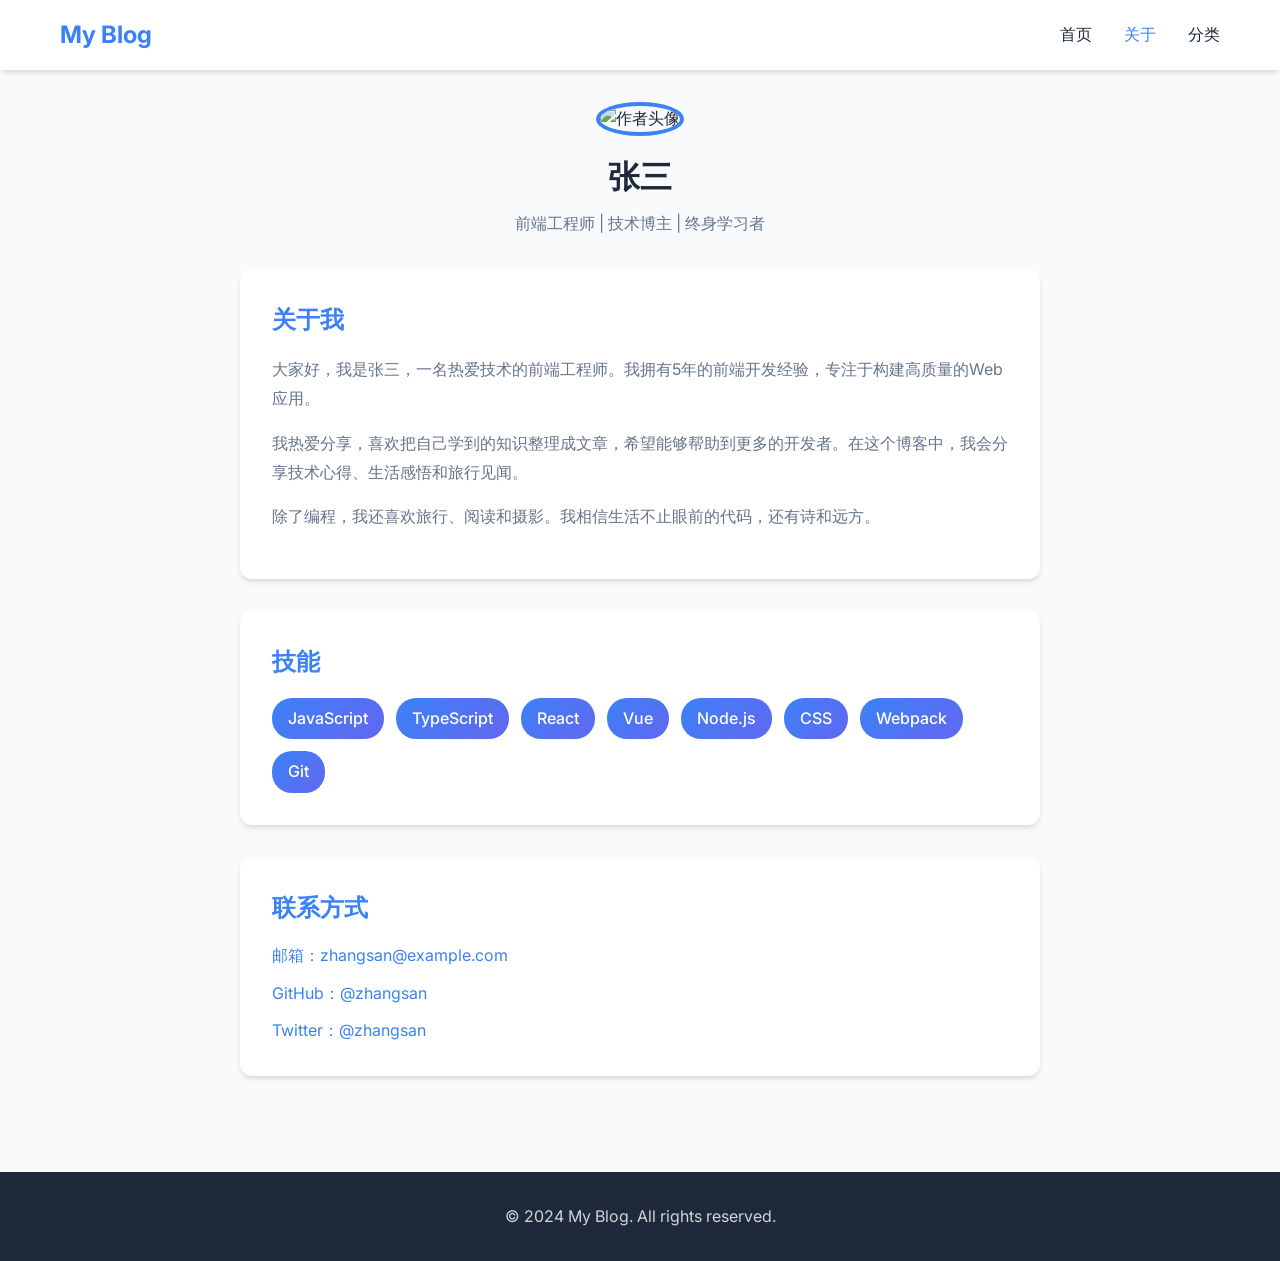
==== about.html @ d818fada "Initial commit for personal blog" ====
<!DOCTYPE html>
<html lang="zh-CN">
<head>
  <meta charset="UTF-8">
  <meta name="viewport" content="width=device-width, initial-scale=1.0">
  <title>关于我 - 个人博客</title>
  <link rel="stylesheet" href="style.css">
  <link href="https://fonts.googleapis.com/css2?family=Inter:wght@300;400;500;600;700&family=Merriweather:wght@400;700&display=swap" rel="stylesheet">
</head>
<body>
  <header class="header">
    <nav class="nav">
      <div class="container">
        <a href="index.html" class="logo">My Blog</a>
        <ul class="nav-links">
          <li><a href="index.html">首页</a></li>
          <li><a href="about.html" class="active">关于</a></li>
          <li><a href="index.html#categories">分类</a></li>
        </ul>
      </div>
    </nav>
  </header>

  <main class="main">
    <div class="about-page">
      <div class="about-header">
        <img src="https://trae-api-cn.mchost.guru/api/ide/v1/text_to_image?prompt=professional%20software%20developer%20portrait%20headshot&image_size=square" alt="作者头像" class="about-avatar">
        <h1>张三</h1>
        <p>前端工程师 | 技术博主 | 终身学习者</p>
      </div>

      <section class="about-section">
        <h2>关于我</h2>
        <p>大家好，我是张三，一名热爱技术的前端工程师。我拥有5年的前端开发经验，专注于构建高质量的Web应用。</p>
        <p>我热爱分享，喜欢把自己学到的知识整理成文章，希望能够帮助到更多的开发者。在这个博客中，我会分享技术心得、生活感悟和旅行见闻。</p>
        <p>除了编程，我还喜欢旅行、阅读和摄影。我相信生活不止眼前的代码，还有诗和远方。</p>
      </section>

      <section class="about-section">
        <h2>技能</h2>
        <div class="skills">
          <span class="skill-tag">JavaScript</span>
          <span class="skill-tag">TypeScript</span>
          <span class="skill-tag">React</span>
          <span class="skill-tag">Vue</span>
          <span class="skill-tag">Node.js</span>
          <span class="skill-tag">CSS</span>
          <span class="skill-tag">Webpack</span>
          <span class="skill-tag">Git</span>
        </div>
      </section>

      <section class="about-section">
        <h2>联系方式</h2>
        <div class="contact-info">
          <a href="mailto:zhangsan@example.com">邮箱：zhangsan@example.com</a>
          <a href="https://github.com/zhangsan" target="_blank">GitHub：@zhangsan</a>
          <a href="https://twitter.com/zhangsan" target="_blank">Twitter：@zhangsan</a>
        </div>
      </section>
    </div>
  </main>

  <footer class="footer">
    <div class="container">
      <p>&copy; 2024 My Blog. All rights reserved.</p>
    </div>
  </footer>
</body>
</html>
---- style.css ----
:root {
  --primary-color: #3B82F6;
  --secondary-color: #6366F1;
  --background-light: #F8FAFC;
  --text-dark: #1E293B;
  --text-muted: #64748B;
  --accent-orange: #F97316;
  --white: #FFFFFF;
  --shadow: 0 4px 6px -1px rgba(0, 0, 0, 0.1), 0 2px 4px -1px rgba(0, 0, 0, 0.06);
  --shadow-lg: 0 10px 15px -3px rgba(0, 0, 0, 0.1), 0 4px 6px -2px rgba(0, 0, 0, 0.05);
}

* {
  margin: 0;
  padding: 0;
  box-sizing: border-box;
}

body {
  font-family: 'Inter', sans-serif;
  background-color: var(--background-light);
  color: var(--text-dark);
  line-height: 1.6;
}

.container {
  max-width: 1200px;
  margin: 0 auto;
  padding: 0 20px;
}

.header {
  background: var(--white);
  box-shadow: var(--shadow);
  position: sticky;
  top: 0;
  z-index: 100;
}

.nav {
  padding: 1rem 0;
}

.nav .container {
  display: flex;
  justify-content: space-between;
  align-items: center;
}

.logo {
  font-size: 1.5rem;
  font-weight: 700;
  color: var(--primary-color);
  text-decoration: none;
}

.nav-links {
  list-style: none;
  display: flex;
  gap: 2rem;
}

.nav-links a {
  text-decoration: none;
  color: var(--text-dark);
  font-weight: 500;
  transition: color 0.3s ease;
}

.nav-links a:hover,
.nav-links a.active {
  color: var(--primary-color);
}

.hero {
  background: linear-gradient(135deg, var(--primary-color) 0%, var(--secondary-color) 100%);
  color: white;
  padding: 4rem 0;
  text-align: center;
}

.hero-content h1 {
  font-family: 'Merriweather', serif;
  font-size: 2.5rem;
  margin-bottom: 1rem;
}

.hero-content p {
  font-size: 1.2rem;
  opacity: 0.9;
}

.main {
  padding: 2rem 0;
}

.content-wrapper {
  display: grid;
  gap: 2rem;
}

.categories {
  margin-bottom: 1rem;
}

.categories h2 {
  font-family: 'Merriweather', serif;
  margin-bottom: 1rem;
  color: var(--text-dark);
}

.category-list {
  display: flex;
  flex-wrap: wrap;
  gap: 0.75rem;
}

.category-btn {
  padding: 0.5rem 1.25rem;
  border: none;
  border-radius: 20px;
  background: var(--white);
  color: var(--text-dark);
  cursor: pointer;
  font-weight: 500;
  transition: all 0.3s ease;
  box-shadow: var(--shadow);
}

.category-btn:hover,
.category-btn.active {
  background: var(--primary-color);
  color: white;
}

.articles h2 {
  font-family: 'Merriweather', serif;
  margin-bottom: 1.5rem;
  color: var(--text-dark);
}

.article-grid {
  display: grid;
  grid-template-columns: repeat(auto-fill, minmax(350px, 1fr));
  gap: 2rem;
}

.article-card {
  background: var(--white);
  border-radius: 12px;
  overflow: hidden;
  box-shadow: var(--shadow);
  transition: transform 0.3s ease, box-shadow 0.3s ease;
  cursor: pointer;
}

.article-card:hover {
  transform: translateY(-5px);
  box-shadow: var(--shadow-lg);
}

.article-image {
  width: 100%;
  height: 200px;
  object-fit: cover;
}

.article-content {
  padding: 1.5rem;
}

.article-category {
  display: inline-block;
  padding: 0.25rem 0.75rem;
  background: var(--primary-color);
  color: white;
  border-radius: 4px;
  font-size: 0.75rem;
  margin-bottom: 0.75rem;
}

.article-title {
  font-family: 'Merriweather', serif;
  font-size: 1.25rem;
  margin-bottom: 0.75rem;
  color: var(--text-dark);
  line-height: 1.4;
}

.article-excerpt {
  color: var(--text-muted);
  font-size: 0.9rem;
  margin-bottom: 1rem;
  display: -webkit-box;
  -webkit-line-clamp: 2;
  -webkit-box-orient: vertical;
  overflow: hidden;
}

.article-meta {
  display: flex;
  justify-content: space-between;
  align-items: center;
  color: var(--text-muted);
  font-size: 0.8rem;
}

.tags {
  display: flex;
  flex-wrap: wrap;
  gap: 0.5rem;
  margin-top: 1rem;
}

.tag {
  padding: 0.25rem 0.5rem;
  background: var(--background-light);
  color: var(--text-muted);
  border-radius: 4px;
  font-size: 0.7rem;
}

.footer {
  background: var(--text-dark);
  color: white;
  text-align: center;
  padding: 2rem 0;
  margin-top: 2rem;
}

.footer p {
  opacity: 0.8;
}

@media (max-width: 768px) {
  .nav-links {
    gap: 1rem;
  }
  
  .hero-content h1 {
    font-size: 1.8rem;
  }
  
  .article-grid {
    grid-template-columns: 1fr;
  }
  
  .article-card {
    margin-bottom: 1rem;
  }
}

.about-page {
  max-width: 800px;
  margin: 0 auto;
}

.about-header {
  text-align: center;
  margin-bottom: 2rem;
}

.about-avatar {
  width: 150px;
  height: 150px;
  border-radius: 50%;
  object-fit: cover;
  margin-bottom: 1rem;
  border: 4px solid var(--primary-color);
}

.about-header h1 {
  font-family: 'Merriweather', serif;
  font-size: 2rem;
  margin-bottom: 0.5rem;
}

.about-header p {
  color: var(--text-muted);
}

.about-section {
  background: var(--white);
  border-radius: 12px;
  padding: 2rem;
  margin-bottom: 2rem;
  box-shadow: var(--shadow);
}

.about-section h2 {
  font-family: 'Merriweather', serif;
  margin-bottom: 1rem;
  color: var(--primary-color);
}

.about-section p {
  color: var(--text-muted);
  line-height: 1.8;
  margin-bottom: 1rem;
}

.skills {
  display: flex;
  flex-wrap: wrap;
  gap: 0.75rem;
}

.skill-tag {
  padding: 0.5rem 1rem;
  background: linear-gradient(135deg, var(--primary-color) 0%, var(--secondary-color) 100%);
  color: white;
  border-radius: 20px;
  font-weight: 500;
}

.contact-info {
  display: flex;
  flex-direction: column;
  gap: 0.75rem;
}

.contact-info a {
  color: var(--primary-color);
  text-decoration: none;
  transition: color 0.3s ease;
}

.contact-info a:hover {
  color: var(--secondary-color);
}

.article-detail {
  max-width: 800px;
  margin: 0 auto;
}

.article-detail-header {
  margin-bottom: 2rem;
}

.article-detail-title {
  font-family: 'Merriweather', serif;
  font-size: 2.2rem;
  margin-bottom: 1rem;
}

.article-detail-meta {
  display: flex;
  flex-wrap: wrap;
  gap: 1.5rem;
  color: var(--text-muted);
  font-size: 0.9rem;
  margin-bottom: 1.5rem;
}

.article-detail-content {
  background: var(--white);
  border-radius: 12px;
  padding: 2rem;
  box-shadow: var(--shadow);
}

.article-detail-content p {
  margin-bottom: 1.5rem;
  font-size: 1.1rem;
  line-height: 1.8;
  color: var(--text-dark);
}

.article-detail-content h3 {
  font-family: 'Merriweather', serif;
  margin: 2rem 0 1rem;
  color: var(--primary-color);
}

.article-detail-content code {
  background: var(--background-light);
  padding: 0.25rem 0.5rem;
  border-radius: 4px;
  font-family: 'Consolas', monospace;
}

.article-detail-content pre {
  background: #1E293B;
  color: white;
  padding: 1rem;
  border-radius: 8px;
  overflow-x: auto;
  margin: 1rem 0;
}

.article-detail-content pre code {
  background: none;
  padding: 0;
}

.comments-section {
  margin-top: 2rem;
  background: var(--white);
  border-radius: 12px;
  padding: 2rem;
  box-shadow: var(--shadow);
}

.comments-section h3 {
  font-family: 'Merriweather', serif;
  margin-bottom: 1.5rem;
}

.comment {
  padding: 1rem;
  border-bottom: 1px solid var(--background-light);
  margin-bottom: 1rem;
}

.comment:last-child {
  border-bottom: none;
}

.comment-author {
  font-weight: 600;
  margin-bottom: 0.5rem;
}

.comment-text {
  color: var(--text-muted);
}

.back-link {
  display: inline-flex;
  align-items: center;
  gap: 0.5rem;
  color: var(--primary-color);
  text-decoration: none;
  font-weight: 500;
  margin-bottom: 2rem;
  transition: color 0.3s ease;
}

.back-link:hover {
  color: var(--secondary-color);
}

.related-articles {
  margin-top: 2rem;
}

.related-articles h3 {
  font-family: 'Merriweather', serif;
  margin-bottom: 1.5rem;
}

.related-list {
  display: grid;
  grid-template-columns: repeat(auto-fill, minmax(250px, 1fr));
  gap: 1.5rem;
}

.related-item {
  background: var(--white);
  border-radius: 8px;
  padding: 1rem;
  box-shadow: var(--shadow);
  cursor: pointer;
  transition: transform 0.3s ease;
}

.related-item:hover {
  transform: translateX(5px);
}

.related-item-title {
  font-size: 0.95rem;
  font-weight: 600;
  margin-bottom: 0.5rem;
}

.related-item-category {
  font-size: 0.8rem;
  color: var(--text-muted);
}
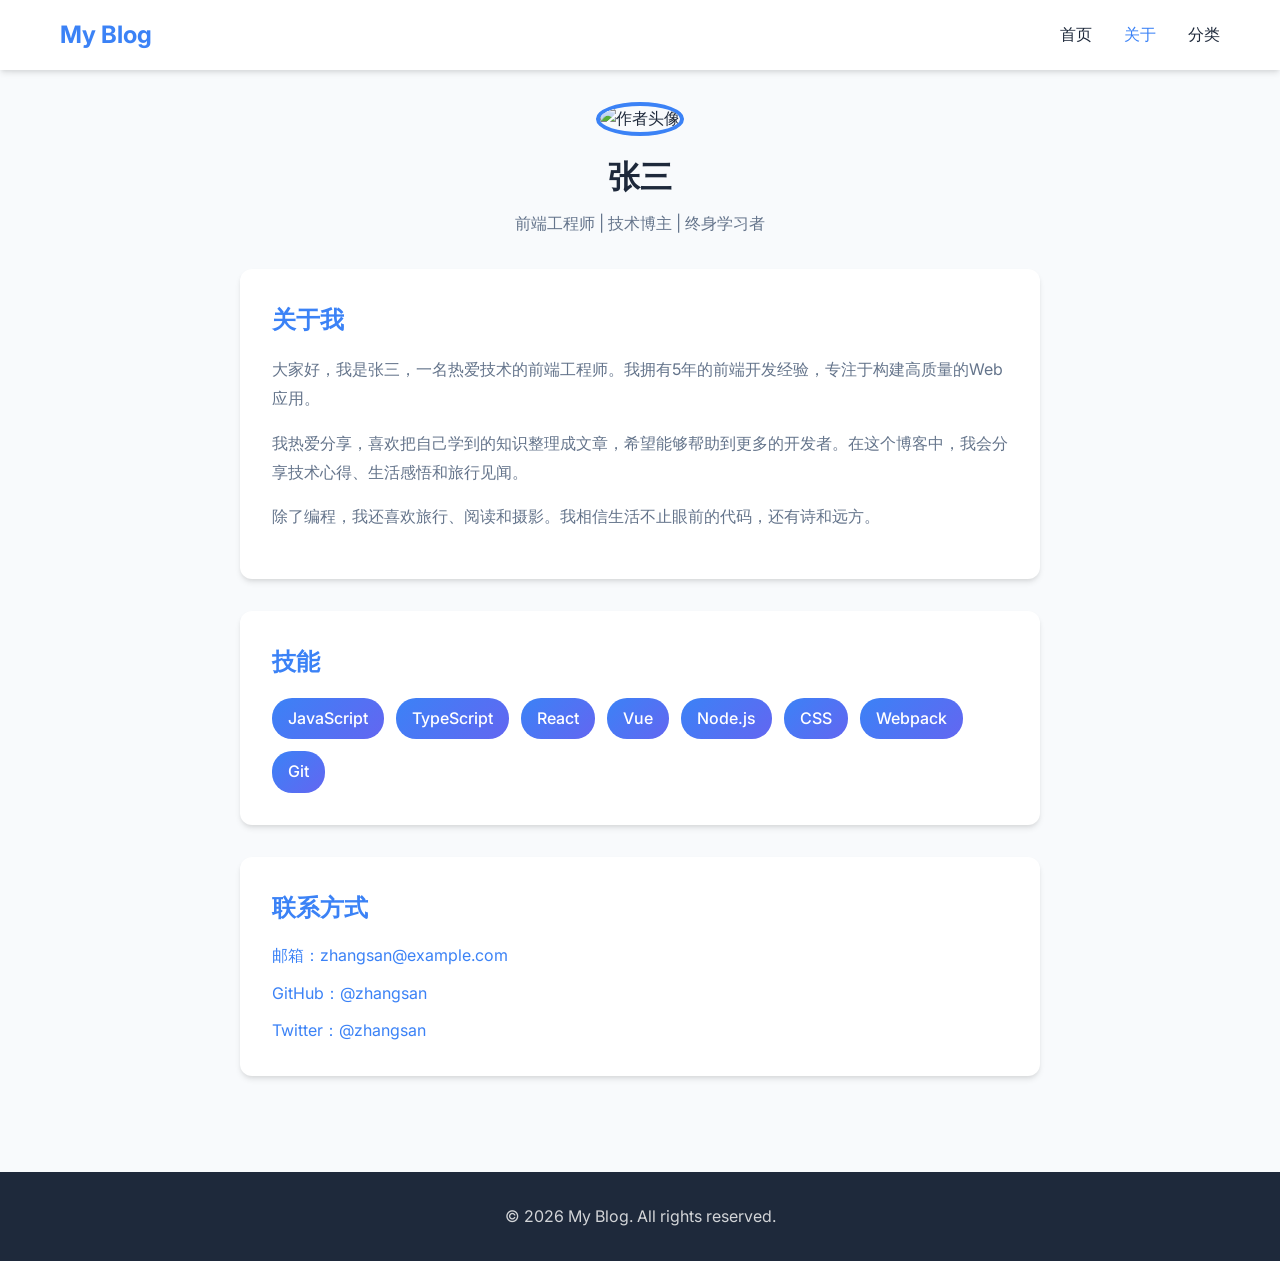
==== commit cd68c22f: "Refactor project structure: modularize components and pages" ====
--- a/about.html
+++ b/about.html
@@ -1,70 +1,64 @@
 <!DOCTYPE html>
 <html lang="zh-CN">
+
 <head>
   <meta charset="UTF-8">
   <meta name="viewport" content="width=device-width, initial-scale=1.0">
   <title>关于我 - 个人博客</title>
-  <link rel="stylesheet" href="style.css">
-  <link href="https://fonts.googleapis.com/css2?family=Inter:wght@300;400;500;600;700&family=Merriweather:wght@400;700&display=swap" rel="stylesheet">
+  <link rel="stylesheet" href="src/styles/main.css">
+  <link
+    href="https://fonts.googleapis.com/css2?family=Inter:wght@300;400;500;600;700&family=Merriweather:wght@400;700&display=swap"
+    rel="stylesheet">
 </head>
+
 <body>
-  <header class="header">
-    <nav class="nav">
-      <div class="container">
-        <a href="index.html" class="logo">My Blog</a>
-        <ul class="nav-links">
-          <li><a href="index.html">首页</a></li>
-          <li><a href="about.html" class="active">关于</a></li>
-          <li><a href="index.html#categories">分类</a></li>
-        </ul>
+  <div id="app">
+    <div id="header-container"></div>
+    <main class="main">
+      <div class="about-page">
+        <div class="about-header">
+          <img
+            src="https://trae-api-cn.mchost.guru/api/ide/v1/text_to_image?prompt=professional%20software%20developer%20portrait%20headshot&image_size=square"
+            alt="作者头像" class="about-avatar">
+          <h1>张三</h1>
+          <p>前端工程师 | 技术博主 | 终身学习者</p>
+        </div>
+
+        <section class="about-section">
+          <h2>关于我</h2>
+          <p>大家好，我是张三，一名热爱技术的前端工程师。我拥有5年的前端开发经验，专注于构建高质量的Web应用。</p>
+          <p>我热爱分享，喜欢把自己学到的知识整理成文章，希望能够帮助到更多的开发者。在这个博客中，我会分享技术心得、生活感悟和旅行见闻。</p>
+          <p>除了编程，我还喜欢旅行、阅读和摄影。我相信生活不止眼前的代码，还有诗和远方。</p>
+        </section>
+
+        <section class="about-section">
+          <h2>技能</h2>
+          <div class="skills">
+            <span class="skill-tag">JavaScript</span>
+            <span class="skill-tag">TypeScript</span>
+            <span class="skill-tag">React</span>
+            <span class="skill-tag">Vue</span>
+            <span class="skill-tag">Node.js</span>
+            <span class="skill-tag">CSS</span>
+            <span class="skill-tag">Webpack</span>
+            <span class="skill-tag">Git</span>
+          </div>
+        </section>
+
+        <section class="about-section">
+          <h2>联系方式</h2>
+          <div class="contact-info">
+            <a href="mailto:zhangsan@example.com">邮箱：zhangsan@example.com</a>
+            <a href="https://github.com/zhangsan" target="_blank">GitHub：@zhangsan</a>
+            <a href="https://twitter.com/zhangsan" target="_blank">Twitter：@zhangsan</a>
+          </div>
+        </section>
       </div>
-    </nav>
-  </header>
+    </main>
+    <div id="footer-container"></div>
+  </div>
 
-  <main class="main">
-    <div class="about-page">
-      <div class="about-header">
-        <img src="https://trae-api-cn.mchost.guru/api/ide/v1/text_to_image?prompt=professional%20software%20developer%20portrait%20headshot&image_size=square" alt="作者头像" class="about-avatar">
-        <h1>张三</h1>
-        <p>前端工程师 | 技术博主 | 终身学习者</p>
-      </div>
+  <script type="module" src="src/pages/AboutPage.js"></script>
+</body>
 
-      <section class="about-section">
-        <h2>关于我</h2>
-        <p>大家好，我是张三，一名热爱技术的前端工程师。我拥有5年的前端开发经验，专注于构建高质量的Web应用。</p>
-        <p>我热爱分享，喜欢把自己学到的知识整理成文章，希望能够帮助到更多的开发者。在这个博客中，我会分享技术心得、生活感悟和旅行见闻。</p>
-        <p>除了编程，我还喜欢旅行、阅读和摄影。我相信生活不止眼前的代码，还有诗和远方。</p>
-      </section>
-
-      <section class="about-section">
-        <h2>技能</h2>
-        <div class="skills">
-          <span class="skill-tag">JavaScript</span>
-          <span class="skill-tag">TypeScript</span>
-          <span class="skill-tag">React</span>
-          <span class="skill-tag">Vue</span>
-          <span class="skill-tag">Node.js</span>
-          <span class="skill-tag">CSS</span>
-          <span class="skill-tag">Webpack</span>
-          <span class="skill-tag">Git</span>
-        </div>
-      </section>
-
-      <section class="about-section">
-        <h2>联系方式</h2>
-        <div class="contact-info">
-          <a href="mailto:zhangsan@example.com">邮箱：zhangsan@example.com</a>
-          <a href="https://github.com/zhangsan" target="_blank">GitHub：@zhangsan</a>
-          <a href="https://twitter.com/zhangsan" target="_blank">Twitter：@zhangsan</a>
-        </div>
-      </section>
-    </div>
-  </main>
-
-  <footer class="footer">
-    <div class="container">
-      <p>&copy; 2024 My Blog. All rights reserved.</p>
-    </div>
-  </footer>
-</body>
 </html>
--- a/src/styles/main.css
+++ b/src/styles/main.css
@@ -0,0 +1,481 @@
+:root {
+  --primary-color: #3B82F6;
+  --secondary-color: #6366F1;
+  --background-light: #F8FAFC;
+  --text-dark: #1E293B;
+  --text-muted: #64748B;
+  --accent-orange: #F97316;
+  --white: #FFFFFF;
+  --shadow: 0 4px 6px -1px rgba(0, 0, 0, 0.1), 0 2px 4px -1px rgba(0, 0, 0, 0.06);
+  --shadow-lg: 0 10px 15px -3px rgba(0, 0, 0, 0.1), 0 4px 6px -2px rgba(0, 0, 0, 0.05);
+}
+
+* {
+  margin: 0;
+  padding: 0;
+  box-sizing: border-box;
+}
+
+body {
+  font-family: 'Inter', sans-serif;
+  background-color: var(--background-light);
+  color: var(--text-dark);
+  line-height: 1.6;
+}
+
+.container {
+  max-width: 1200px;
+  margin: 0 auto;
+  padding: 0 20px;
+}
+
+.header {
+  background: var(--white);
+  box-shadow: var(--shadow);
+  position: sticky;
+  top: 0;
+  z-index: 100;
+}
+
+.nav {
+  padding: 1rem 0;
+}
+
+.nav .container {
+  display: flex;
+  justify-content: space-between;
+  align-items: center;
+}
+
+.logo {
+  font-size: 1.5rem;
+  font-weight: 700;
+  color: var(--primary-color);
+  text-decoration: none;
+}
+
+.nav-links {
+  list-style: none;
+  display: flex;
+  gap: 2rem;
+}
+
+.nav-links a {
+  text-decoration: none;
+  color: var(--text-dark);
+  font-weight: 500;
+  transition: color 0.3s ease;
+}
+
+.nav-links a:hover,
+.nav-links a.active {
+  color: var(--primary-color);
+}
+
+.hero {
+  background: linear-gradient(135deg, var(--primary-color) 0%, var(--secondary-color) 100%);
+  color: white;
+  padding: 4rem 0;
+  text-align: center;
+}
+
+.hero-content h1 {
+  font-family: 'Merriweather', serif;
+  font-size: 2.5rem;
+  margin-bottom: 1rem;
+}
+
+.hero-content p {
+  font-size: 1.2rem;
+  opacity: 0.9;
+}
+
+.main {
+  padding: 2rem 0;
+}
+
+.content-wrapper {
+  display: grid;
+  gap: 2rem;
+}
+
+.categories {
+  margin-bottom: 1rem;
+}
+
+.categories h2 {
+  font-family: 'Merriweather', serif;
+  margin-bottom: 1rem;
+  color: var(--text-dark);
+}
+
+.category-list {
+  display: flex;
+  flex-wrap: wrap;
+  gap: 0.75rem;
+}
+
+.category-btn {
+  padding: 0.5rem 1.25rem;
+  border: none;
+  border-radius: 20px;
+  background: var(--white);
+  color: var(--text-dark);
+  cursor: pointer;
+  font-weight: 500;
+  transition: all 0.3s ease;
+  box-shadow: var(--shadow);
+}
+
+.category-btn:hover,
+.category-btn.active {
+  background: var(--primary-color);
+  color: white;
+}
+
+.articles h2 {
+  font-family: 'Merriweather', serif;
+  margin-bottom: 1.5rem;
+  color: var(--text-dark);
+}
+
+.article-grid {
+  display: grid;
+  grid-template-columns: repeat(auto-fill, minmax(350px, 1fr));
+  gap: 2rem;
+}
+
+.article-card {
+  background: var(--white);
+  border-radius: 12px;
+  overflow: hidden;
+  box-shadow: var(--shadow);
+  transition: transform 0.3s ease, box-shadow 0.3s ease;
+  cursor: pointer;
+}
+
+.article-card:hover {
+  transform: translateY(-5px);
+  box-shadow: var(--shadow-lg);
+}
+
+.article-image {
+  width: 100%;
+  height: 200px;
+  object-fit: cover;
+}
+
+.article-content {
+  padding: 1.5rem;
+}
+
+.article-category {
+  display: inline-block;
+  padding: 0.25rem 0.75rem;
+  background: var(--primary-color);
+  color: white;
+  border-radius: 4px;
+  font-size: 0.75rem;
+  margin-bottom: 0.75rem;
+}
+
+.article-title {
+  font-family: 'Merriweather', serif;
+  font-size: 1.25rem;
+  margin-bottom: 0.75rem;
+  color: var(--text-dark);
+  line-height: 1.4;
+}
+
+.article-excerpt {
+  color: var(--text-muted);
+  font-size: 0.9rem;
+  margin-bottom: 1rem;
+  display: -webkit-box;
+  -webkit-line-clamp: 2;
+  -webkit-box-orient: vertical;
+  overflow: hidden;
+}
+
+.article-meta {
+  display: flex;
+  justify-content: space-between;
+  align-items: center;
+  color: var(--text-muted);
+  font-size: 0.8rem;
+}
+
+.tags {
+  display: flex;
+  flex-wrap: wrap;
+  gap: 0.5rem;
+  margin-top: 1rem;
+}
+
+.tag {
+  padding: 0.25rem 0.5rem;
+  background: var(--background-light);
+  color: var(--text-muted);
+  border-radius: 4px;
+  font-size: 0.7rem;
+}
+
+.footer {
+  background: var(--text-dark);
+  color: white;
+  text-align: center;
+  padding: 2rem 0;
+  margin-top: 2rem;
+}
+
+.footer p {
+  opacity: 0.8;
+}
+
+@media (max-width: 768px) {
+  .nav-links {
+    gap: 1rem;
+  }
+  
+  .hero-content h1 {
+    font-size: 1.8rem;
+  }
+  
+  .article-grid {
+    grid-template-columns: 1fr;
+  }
+  
+  .article-card {
+    margin-bottom: 1rem;
+  }
+}
+
+.about-page {
+  max-width: 800px;
+  margin: 0 auto;
+}
+
+.about-header {
+  text-align: center;
+  margin-bottom: 2rem;
+}
+
+.about-avatar {
+  width: 150px;
+  height: 150px;
+  border-radius: 50%;
+  object-fit: cover;
+  margin-bottom: 1rem;
+  border: 4px solid var(--primary-color);
+}
+
+.about-header h1 {
+  font-family: 'Merriweather', serif;
+  font-size: 2rem;
+  margin-bottom: 0.5rem;
+}
+
+.about-header p {
+  color: var(--text-muted);
+}
+
+.about-section {
+  background: var(--white);
+  border-radius: 12px;
+  padding: 2rem;
+  margin-bottom: 2rem;
+  box-shadow: var(--shadow);
+}
+
+.about-section h2 {
+  font-family: 'Merriweather', serif;
+  margin-bottom: 1rem;
+  color: var(--primary-color);
+}
+
+.about-section p {
+  color: var(--text-muted);
+  line-height: 1.8;
+  margin-bottom: 1rem;
+}
+
+.skills {
+  display: flex;
+  flex-wrap: wrap;
+  gap: 0.75rem;
+}
+
+.skill-tag {
+  padding: 0.5rem 1rem;
+  background: linear-gradient(135deg, var(--primary-color) 0%, var(--secondary-color) 100%);
+  color: white;
+  border-radius: 20px;
+  font-weight: 500;
+}
+
+.contact-info {
+  display: flex;
+  flex-direction: column;
+  gap: 0.75rem;
+}
+
+.contact-info a {
+  color: var(--primary-color);
+  text-decoration: none;
+  transition: color 0.3s ease;
+}
+
+.contact-info a:hover {
+  color: var(--secondary-color);
+}
+
+.article-detail {
+  max-width: 800px;
+  margin: 0 auto;
+}
+
+.article-detail-header {
+  margin-bottom: 2rem;
+}
+
+.article-detail-title {
+  font-family: 'Merriweather', serif;
+  font-size: 2.2rem;
+  margin-bottom: 1rem;
+}
+
+.article-detail-meta {
+  display: flex;
+  flex-wrap: wrap;
+  gap: 1.5rem;
+  color: var(--text-muted);
+  font-size: 0.9rem;
+  margin-bottom: 1.5rem;
+}
+
+.article-detail-content {
+  background: var(--white);
+  border-radius: 12px;
+  padding: 2rem;
+  box-shadow: var(--shadow);
+}
+
+.article-detail-content p {
+  margin-bottom: 1.5rem;
+  font-size: 1.1rem;
+  line-height: 1.8;
+  color: var(--text-dark);
+}
+
+.article-detail-content h3 {
+  font-family: 'Merriweather', serif;
+  margin: 2rem 0 1rem;
+  color: var(--primary-color);
+}
+
+.article-detail-content code {
+  background: var(--background-light);
+  padding: 0.25rem 0.5rem;
+  border-radius: 4px;
+  font-family: 'Consolas', monospace;
+}
+
+.article-detail-content pre {
+  background: #1E293B;
+  color: white;
+  padding: 1rem;
+  border-radius: 8px;
+  overflow-x: auto;
+  margin: 1rem 0;
+}
+
+.article-detail-content pre code {
+  background: none;
+  padding: 0;
+}
+
+.comments-section {
+  margin-top: 2rem;
+  background: var(--white);
+  border-radius: 12px;
+  padding: 2rem;
+  box-shadow: var(--shadow);
+}
+
+.comments-section h3 {
+  font-family: 'Merriweather', serif;
+  margin-bottom: 1.5rem;
+}
+
+.comment {
+  padding: 1rem;
+  border-bottom: 1px solid var(--background-light);
+  margin-bottom: 1rem;
+}
+
+.comment:last-child {
+  border-bottom: none;
+}
+
+.comment-author {
+  font-weight: 600;
+  margin-bottom: 0.5rem;
+}
+
+.comment-text {
+  color: var(--text-muted);
+}
+
+.back-link {
+  display: inline-flex;
+  align-items: center;
+  gap: 0.5rem;
+  color: var(--primary-color);
+  text-decoration: none;
+  font-weight: 500;
+  margin-bottom: 2rem;
+  transition: color 0.3s ease;
+}
+
+.back-link:hover {
+  color: var(--secondary-color);
+}
+
+.related-articles {
+  margin-top: 2rem;
+}
+
+.related-articles h3 {
+  font-family: 'Merriweather', serif;
+  margin-bottom: 1.5rem;
+}
+
+.related-list {
+  display: grid;
+  grid-template-columns: repeat(auto-fill, minmax(250px, 1fr));
+  gap: 1.5rem;
+}
+
+.related-item {
+  background: var(--white);
+  border-radius: 8px;
+  padding: 1rem;
+  box-shadow: var(--shadow);
+  cursor: pointer;
+  transition: transform 0.3s ease;
+}
+
+.related-item:hover {
+  transform: translateX(5px);
+}
+
+.related-item-title {
+  font-size: 0.95rem;
+  font-weight: 600;
+  margin-bottom: 0.5rem;
+}
+
+.related-item-category {
+  font-size: 0.8rem;
+  color: var(--text-muted);
+}
